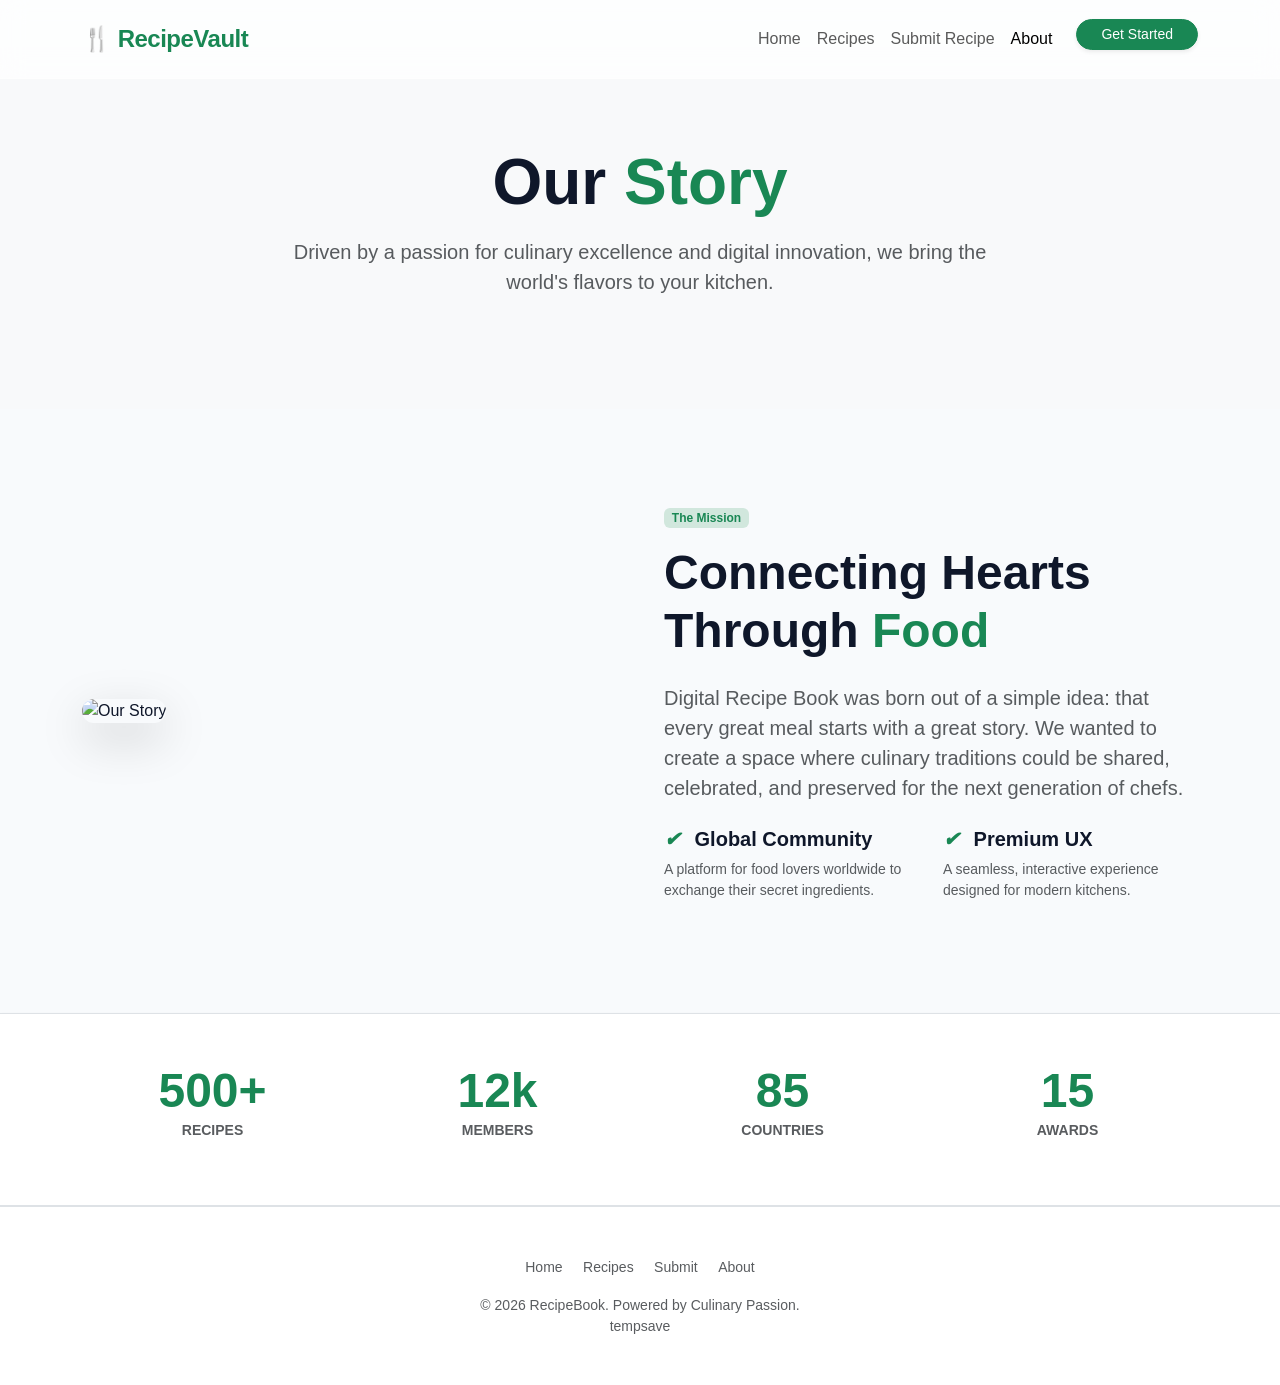
==== about.html @ 076409aa "Add about page with mission statement and community highlights" ====
<!DOCTYPE html>
<html lang="en">
<head>
    <meta charset="UTF-8">
    <title>About Us | Digital Recipe Book</title>
    <meta name="viewport" content="width=device-width, initial-scale=1">
    <link href="https://cdn.jsdelivr.net/npm/bootstrap@5.3.2/dist/css/bootstrap.min.css" rel="stylesheet">
    <link rel="stylesheet" href="style.css">
    <link rel="stylesheet" href="https://cdnjs.cloudflare.com/ajax/libs/font-awesome/6.4.2/css/all.min.css">
</head>
<body>
    <nav class="navbar navbar-expand-lg navbar-light fixed-top py-3">
        <div class="container">
            <a class="navbar-brand fw-bold text-success" href="index.html">🍴 RecipeVault</a>

            <button class="navbar-toggler border-0" type="button" data-bs-toggle="collapse" data-bs-target="#navMenu">
                <span class="navbar-toggler-icon"></span>
            </button>

            <div class="collapse navbar-collapse" id="navMenu">
                <ul class="navbar-nav ms-auto mb-2 mb-lg-0">
                    <li class="nav-item"><a class="nav-link fw-medium" href="index.html">Home</a></li>
                    <li class="nav-item"><a class="nav-link fw-medium" href="recipes.html">Recipes</a></li>
                    <li class="nav-item"><a class="nav-link fw-medium" href="submit-recipe.html">Submit Recipe</a></li>
                    <li class="nav-item"><a class="nav-link fw-medium active" href="about.html">About</a></li>
                    <li class="nav-item ms-lg-3"><a
                            class="btn btn-success btn-sm px-4 rounded-pill shadow-sm mt-2 mt-lg-0"
                            href="login.html">Get Started</a></li>
                </ul>
            </div>
        </div>
    </nav>
     <header class="bg-light py-5 mt-5">
        <div class="container py-5 text-center reveal active">
            <h1 class="display-3 fw-bold mb-3">Our <span class="text-success">Story</span></h1>
            <p class="lead text-muted mx-auto" style="max-width: 700px;">Driven by a passion for culinary excellence and
                digital innovation, we bring the world's flavors to your kitchen.</p>
        </div>
    </header>
     <section class="py-5">
        <div class="container py-5">
            <div class="row g-5 align-items-center">
                <div class="col-lg-6 reveal active">
                    <img src="https://images.unsplash.com/photo-1556910103-1c02745aae4d?auto=format&fit=crop&w=1200&q=80"
                        class="img-fluid rounded-4 shadow-lg" alt="Our Story">
                </div>
                <div class="col-lg-6 reveal active">
                    <span class="badge bg-success-subtle text-success mb-3">The Mission</span>
                    <h2 class="display-5 fw-bold mb-4">Connecting Hearts Through <span class="text-success">Food</span>
                    </h2>
                    <p class="text-muted mb-4 fs-5">Digital Recipe Book was born out of a simple idea: that every great
                        meal starts with a great story. We wanted to create a space where culinary traditions could be
                        shared, celebrated, and preserved for the next generation of chefs.</p>
                    <div class="row g-4">
                        <div class="col-md-6">
                            <h5 class="fw-bold"><i class="text-success me-2">✔</i> Global Community</h5>
                            <p class="small text-muted">A platform for food lovers worldwide to exchange their secret
                                ingredients.</p>
                        </div>
                        <div class="col-md-6">
                            <h5 class="fw-bold"><i class="text-success me-2">✔</i> Premium UX</h5>
                            <p class="small text-muted">A seamless, interactive experience designed for modern kitchens.
                            </p>
                        </div>
                    </div>
                </div>
            </div>
        </div>
    </section>
 <section class="py-5 bg-white shadow-sm border-top border-bottom">
        <div class="container text-center">
            <div class="row g-4">
                <div class="col-6 col-md-3 reveal active">
                    <h2 class="display-5 fw-bold text-success mb-0">500+</h2>
                    <p class="text-muted small text-uppercase fw-bold">Recipes</p>
                </div>
                <div class="col-6 col-md-3 reveal active">
                    <h2 class="display-5 fw-bold text-success mb-0">12k</h2>
                    <p class="text-muted small text-uppercase fw-bold">Members</p>
                </div>
                <div class="col-6 col-md-3 reveal active">
                    <h2 class="display-5 fw-bold text-success mb-0">85</h2>
                    <p class="text-muted small text-uppercase fw-bold">Countries</p>
                </div>
                <div class="col-6 col-md-3 reveal active">
                    <h2 class="display-5 fw-bold text-success mb-0">15</h2>
                    <p class="text-muted small text-uppercase fw-bold">Awards</p>
                </div>
            </div>
        </div>
    </section>
  <footer class="bg-white border-top py-5">
        <div class="container text-center">
            <div class="mb-3">
                <a href="index.html" class="text-decoration-none text-muted mx-2 small">Home</a>
                <a href="recipes.html" class="text-decoration-none text-muted mx-2 small">Recipes</a>
                <a href="submit-recipe.html" class="text-decoration-none text-muted mx-2 small">Submit</a>
                <a href="about.html" class="text-decoration-none text-muted mx-2 small">About</a>
            </div>
            <p class="text-muted small mb-0">© 2026 RecipeBook. Powered by Culinary Passion.</p>
            <p class="text-muted small mb-0">tempsave</p>
        </div>
    </footer>
    <script src="https://cdn.jsdelivr.net/npm/bootstrap@5.3.2/dist/js/bootstrap.bundle.min.js"></script>
    <script src="script.js"></script>
</body>
---- style.css ----
:root {
    --primary: #22c55e;
    --primary-hover: #16a34a;
    --secondary: #64748b;
    --accent: #f59e0b;
    --background: #f8fafc;
    --surface: #ffffff;
    --glass: rgba(255, 255, 255, 0.7);
    --glass-border: rgba(255, 255, 255, 0.2);
    --text-main: #0f172a;
    --text-muted: #64748b;
    --shadow-sm: 0 1px 2px 0 rgb(0 0 0 / 0.05);
    --shadow-md: 0 4px 6px -1px rgb(0 0 0 / 0.1), 0 2px 4px -2px rgb(0 0 0 / 0.1);
    --shadow-lg: 0 10px 15px -3px rgb(0 0 0 / 0.1), 0 4px 6px -4px rgb(0 0 0 / 0.1);
    --radius: 1rem;
    --transition: all 0.3s cubic-bezier(0.4, 0, 0.2, 1);
}

@import url('https://fonts.googleapis.com/css2?family=Outfit:wght@300;400;600;700&display=swap');

body {
    font-family: 'Outfit', sans-serif;
    background-color: var(--background);
    color: var(--text-main);
    overflow-x: hidden;
}
.navbar {
    background: var(--glass) !important;
    backdrop-filter: blur(12px);
    -webkit-backdrop-filter: blur(12px);
    border-bottom: 1px solid var(--glass-border);
    transition: var(--transition);
}

.navbar-brand {
    font-size: 1.5rem;
    letter-spacing: -0.5px;
}
.hero-section {
    position: relative;
    height: 80vh;
    min-height: 600px;
    background: url('https://images.unsplash.com/photo-1543353071-873f17a7a088?auto=format&fit=crop&w=1600&q=80') center/cover no-repeat;
    display: flex;
    align-items: center;
    justify-content: center;
    margin-top: 56px;
    overflow: hidden;
}
.hero-section::before {
    content: '';
    position: absolute;
    inset: 0;
    background: linear-gradient(to bottom, rgba(0, 0, 0, 0.3) 0%, rgba(0, 0, 0, 0.7) 100%);
    z-index: 1;
}

.hero-content {
    position: relative;
    z-index: 2;
    max-width: 800px;
}

.hero-section h1 {
    font-size: 4rem;
    font-weight: 700;
    margin-bottom: 1.5rem;
    text-shadow: 0 2px 10px rgba(0, 0, 0, 0.2);
}
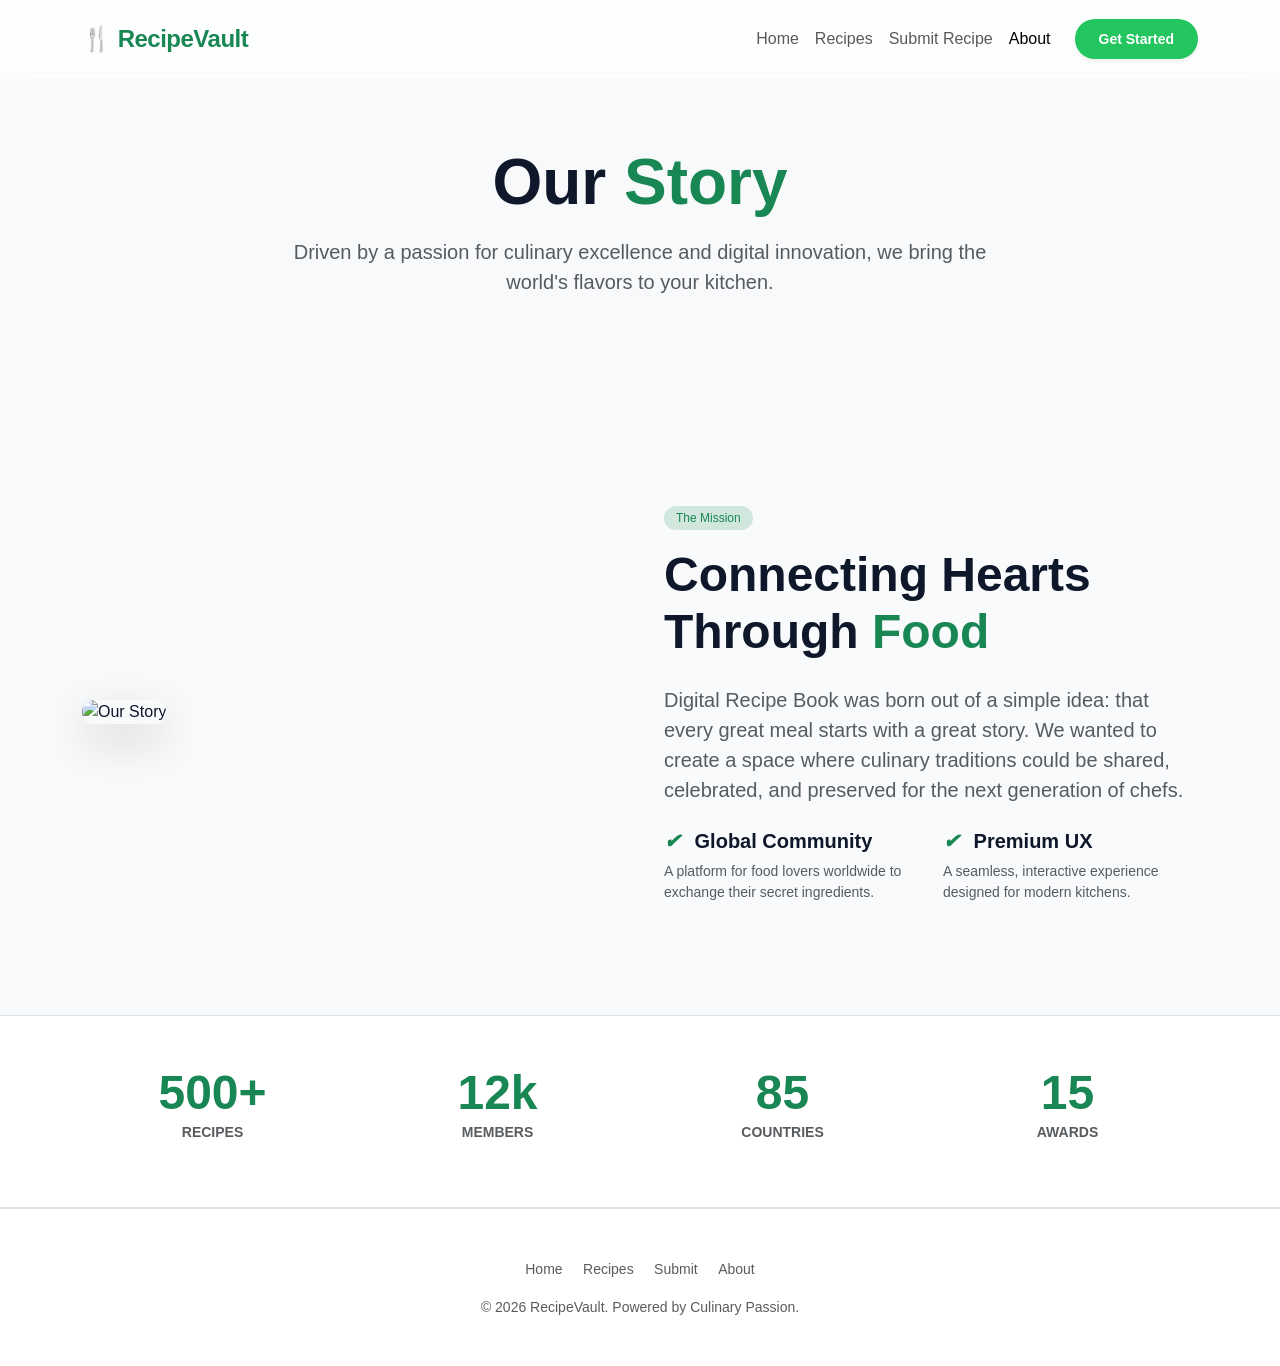
==== commit 48a665a0: "Fix footer branding and enhance layout in multiple HTML files; add ingredient and instruction styles" ====
--- a/about.html
+++ b/about.html
@@ -23,9 +23,7 @@
                     <li class="nav-item"><a class="nav-link fw-medium" href="recipes.html">Recipes</a></li>
                     <li class="nav-item"><a class="nav-link fw-medium" href="submit-recipe.html">Submit Recipe</a></li>
                     <li class="nav-item"><a class="nav-link fw-medium active" href="about.html">About</a></li>
-                    <li class="nav-item ms-lg-3"><a
-                            class="btn btn-success btn-sm px-4 rounded-pill shadow-sm mt-2 mt-lg-0"
-                            href="login.html">Get Started</a></li>
+                    <li class="nav-item ms-lg-3"><a class="btn btn-success btn-sm px-4 rounded-pill shadow-sm mt-2 mt-lg-0"href="login.html">Get Started</a></li>
                 </ul>
             </div>
         </div>
@@ -97,8 +95,8 @@
                 <a href="submit-recipe.html" class="text-decoration-none text-muted mx-2 small">Submit</a>
                 <a href="about.html" class="text-decoration-none text-muted mx-2 small">About</a>
             </div>
-            <p class="text-muted small mb-0">© 2026 RecipeBook. Powered by Culinary Passion.</p>
-            <p class="text-muted small mb-0">tempsave</p>
+            <p class="text-muted small mb-0">© 2026 RecipeVault. Powered by Culinary Passion.</p>
+            
         </div>
     </footer>
     <script src="https://cdn.jsdelivr.net/npm/bootstrap@5.3.2/dist/js/bootstrap.bundle.min.js"></script>
--- a/style.css
+++ b/style.css
@@ -67,3 +67,87 @@
     margin-bottom: 1.5rem;
     text-shadow: 0 2px 10px rgba(0, 0, 0, 0.2);
 }
+.recipe-card {
+    border: none;
+    border-radius: var(--radius);
+    overflow: hidden;
+    transition: var(--transition);
+    background: var(--surface);
+}
+
+.recipe-card:hover {
+    transform: translateY(-8px);
+    box-shadow: var(--shadow-lg);
+}
+
+.recipe-card img {
+    height: 240px;
+    object-fit: cover;
+    transition: var(--transition);
+}
+
+.recipe-card:hover img {
+    transform: scale(1.05);
+}
+
+.recipe-card .card-body {
+    padding: 1.5rem;
+}
+
+.badge {
+    padding: 0.5em 1em;
+    border-radius: 2rem;
+    font-weight: 500;
+}
+
+.btn-success {
+    background-color: var(--primary);
+    border: none;
+    padding: 0.6rem 1.5rem;
+    border-radius: 0.75rem;
+    font-weight: 600;
+    transition: var(--transition);
+}
+
+.btn-success:hover {
+    background-color: var(--primary-hover);
+    transform: translateY(-2px);
+    box-shadow: 0 4px 12px rgba(34, 197, 94, 0.3);
+}
+.newsletter-section {
+    background: var(--text-main);
+    padding: 5rem 0;
+    border-radius: 2rem;
+    margin: 4rem 1rem;
+}
+.ingredients-list li {
+    padding: 0.5rem 0;
+    font-size: 0.95rem;
+    color: var(--text-muted);
+    border-bottom: 1px solid rgba(0, 0, 0, 0.05);
+}
+
+.ingredients-list .form-check-input:checked+span {
+    text-decoration: line-through;
+    opacity: 0.6;
+}
+
+.instruction-step {
+    display: flex;
+    align-items: flex-start;
+    padding: 1rem;
+    background: var(--surface);
+    border-radius: 0.75rem;
+    border: 1px solid rgba(0, 0, 0, 0.03);
+    transition: var(--transition);
+}
+
+.instruction-step:hover {
+    border-color: var(--primary);
+    transform: translateX(5px);
+}
+
+.step-number {
+    font-size: 1.1rem;
+    min-width: 35px;
+}
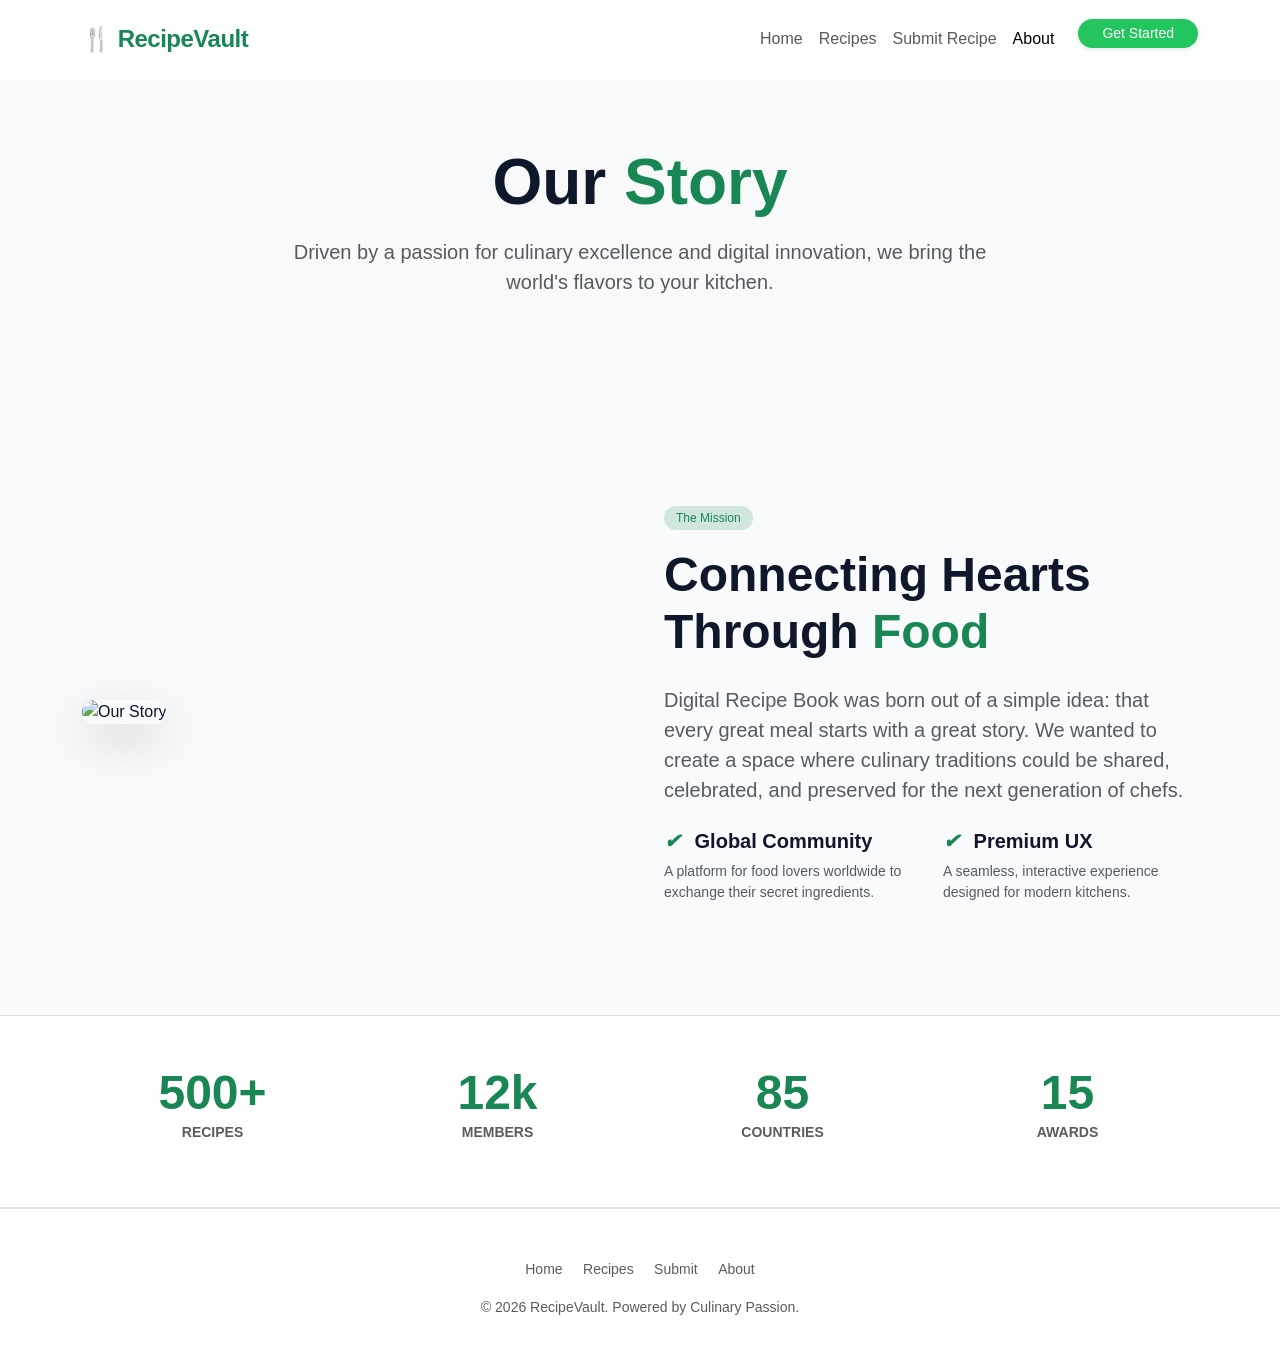
==== commit 54ac2183: "css and script updating" ====
--- a/about.html
+++ b/about.html
@@ -5,7 +5,7 @@
     <title>About Us | Digital Recipe Book</title>
     <meta name="viewport" content="width=device-width, initial-scale=1">
     <link href="https://cdn.jsdelivr.net/npm/bootstrap@5.3.2/dist/css/bootstrap.min.css" rel="stylesheet">
-    <link rel="stylesheet" href="style.css">
+    <link rel="stylesheet" href="/css/style.css">
     <link rel="stylesheet" href="https://cdnjs.cloudflare.com/ajax/libs/font-awesome/6.4.2/css/all.min.css">
 </head>
 <body>
@@ -100,5 +100,5 @@
         </div>
     </footer>
     <script src="https://cdn.jsdelivr.net/npm/bootstrap@5.3.2/dist/js/bootstrap.bundle.min.js"></script>
-    <script src="script.js"></script>
+    <script src="/js/script.js"></script>
 </body>
--- a/css/style.css
+++ b/css/style.css
@@ -0,0 +1,166 @@
+:root {
+    --primary: #22c55e;
+    --primary-hover: #16a34a;
+    --secondary: #64748b;
+    --accent: #f59e0b;
+    --background: #f8fafc;
+    --surface: #ffffff;
+    --glass: rgba(255, 255, 255, 0.7);
+    --glass-border: rgba(255, 255, 255, 0.2);
+    --text-main: #0f172a;
+    --text-muted: #64748b;
+    --shadow-sm: 0 1px 2px 0 rgb(0 0 0 / 0.05);
+    --shadow-md: 0 4px 6px -1px rgb(0 0 0 / 0.1), 0 2px 4px -2px rgb(0 0 0 / 0.1);
+    --shadow-lg: 0 10px 15px -3px rgb(0 0 0 / 0.1), 0 4px 6px -4px rgb(0 0 0 / 0.1);
+    --radius: 1rem;
+    --transition: all 0.3s cubic-bezier(0.4, 0, 0.2, 1);
+}
+
+@import url('https://fonts.googleapis.com/css2?family=Outfit:wght@300;400;600;700&display=swap');
+
+body {
+    font-family: 'Outfit', sans-serif;
+    background-color: var(--background);
+    color: var(--text-main);
+    overflow-x: hidden;
+}
+.navbar {
+    background: var(--glass) !important;
+    backdrop-filter: blur(12px);
+    -webkit-backdrop-filter: blur(12px);
+    border-bottom: 1px solid var(--glass-border);
+    transition: var(--transition);
+}
+
+.navbar-brand {
+    font-size: 1.5rem;
+    letter-spacing: -0.5px;
+}
+
+.hero-section {
+    position: relative;
+    height: 80vh;
+    min-height: 600px;
+    background: url('https://images.unsplash.com/photo-1543353071-873f17a7a088?auto=format&fit=crop&w=1600&q=80') center/cover no-repeat;
+    display: flex;
+    align-items: center;
+    justify-content: center;
+    margin-top: 56px;
+    overflow: hidden;
+}
+.hero-section::before {
+    content: '';
+    position: absolute;
+    inset: 0;
+    background: linear-gradient(to bottom, rgba(0, 0, 0, 0.3) 0%, rgba(0, 0, 0, 0.7) 100%);
+    z-index: 1;
+}
+
+.hero-content {
+    position: relative;
+    z-index: 2;
+    max-width: 800px;
+}
+
+.hero-section h1 {
+    font-size: 4rem;
+    font-weight: 700;
+    margin-bottom: 1.5rem;
+    text-shadow: 0 2px 10px rgba(0, 0, 0, 0.2);
+}
+.recipe-card {
+    border: none;
+    border-radius: var(--radius);
+    overflow: hidden;
+    transition: var(--transition);
+    background: var(--surface);
+}
+
+.recipe-card:hover {
+    transform: translateY(-8px);
+    box-shadow: var(--shadow-lg);
+}
+
+.recipe-card img {
+    height: 240px;
+    object-fit: cover;
+    transition: var(--transition);
+}
+
+.recipe-card:hover img {
+    transform: scale(1.05);
+}
+
+.recipe-card .card-body {
+    padding: 1.5rem;
+}
+
+.badge {
+    padding: 0.5em 1em;
+    border-radius: 2rem;
+    font-weight: 500;
+}
+
+.btn.btn-success {
+    background-color: var(--primary);
+    border: none;
+}
+
+.btn.btn-success:hover {
+    background-color: var(--primary-hover);
+}
+.newsletter-section {
+    background: var(--text-main);
+    padding: 5rem 0;
+    border-radius: 2rem;
+    margin: 4rem 1rem;
+}
+.ingredients-list li {
+    padding: 0.5rem 0;
+    font-size: 0.95rem;
+    color: var(--text-muted);
+    border-bottom: 1px solid rgba(0, 0, 0, 0.05);
+}
+
+.ingredients-list .form-check-input:checked+span {
+    text-decoration: line-through;
+    opacity: 0.6;
+}
+
+.instruction-step {
+    display: flex;
+    align-items: flex-start;
+    padding: 1rem;
+    background: var(--surface);
+    border-radius: 0.75rem;
+    border: 1px solid rgba(0, 0, 0, 0.03);
+    transition: var(--transition);
+}
+
+.instruction-step:hover {
+    border-color: var(--primary);
+    transform: translateX(5px);
+}
+
+.step-number {
+    font-size: 1.1rem;
+    min-width: 35px;
+}
+
+
+
+@media (max-width: 768px) {
+    .hero-section h1 {
+        font-size: 2.5rem;
+    }
+}
+.reveal{
+    opacity:0;
+    transform:translateY(40px);
+    transition:1s;
+}
+
+.reveal.active{
+    opacity:1;
+    transform:translateY(0);
+}
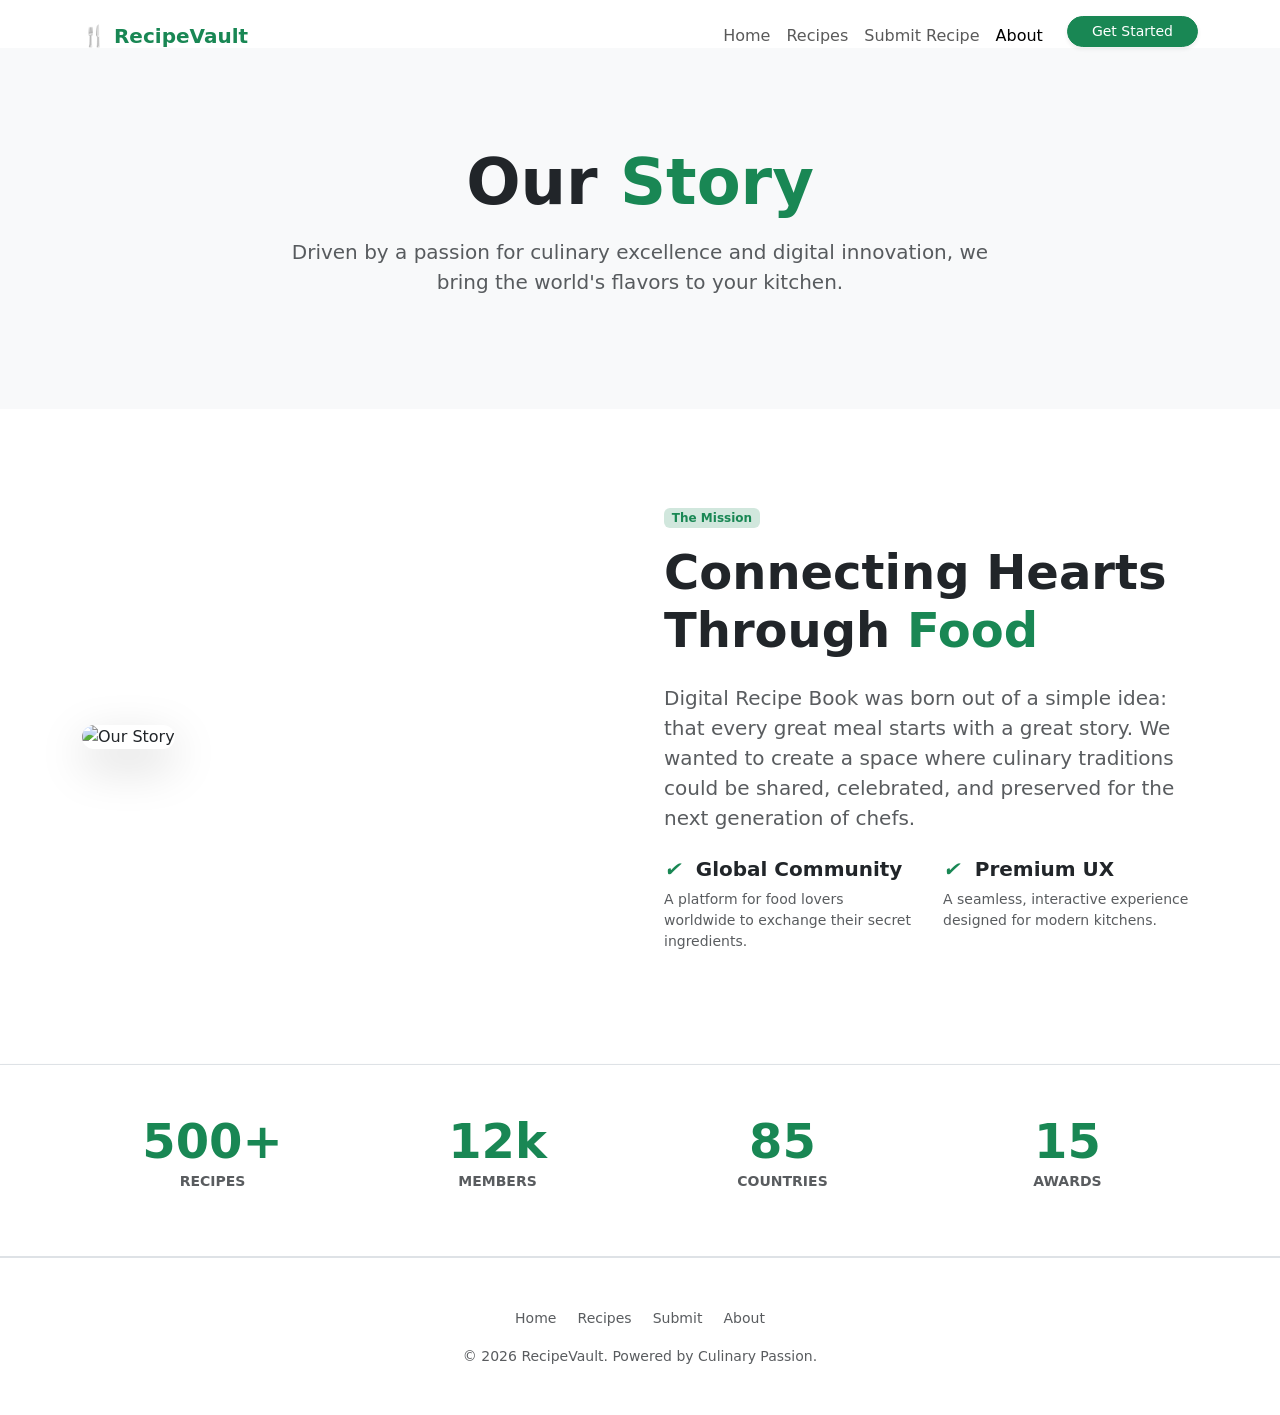
==== commit 89625eb0: "Update about.html" ====
--- a/about.html
+++ b/about.html
@@ -5,7 +5,7 @@
     <title>About Us | Digital Recipe Book</title>
     <meta name="viewport" content="width=device-width, initial-scale=1">
     <link href="https://cdn.jsdelivr.net/npm/bootstrap@5.3.2/dist/css/bootstrap.min.css" rel="stylesheet">
-    <link rel="stylesheet" href="/css/style.css">
+    <link rel="stylesheet" href="https://github.com/ViboothiBalasooriya/Recipe_Vault/blob/main/css/style.css">
     <link rel="stylesheet" href="https://cdnjs.cloudflare.com/ajax/libs/font-awesome/6.4.2/css/all.min.css">
 </head>
 <body>
@@ -101,4 +101,4 @@
     </footer>
     <script src="https://cdn.jsdelivr.net/npm/bootstrap@5.3.2/dist/js/bootstrap.bundle.min.js"></script>
     <script src="/js/script.js"></script>
-</body>+</body>
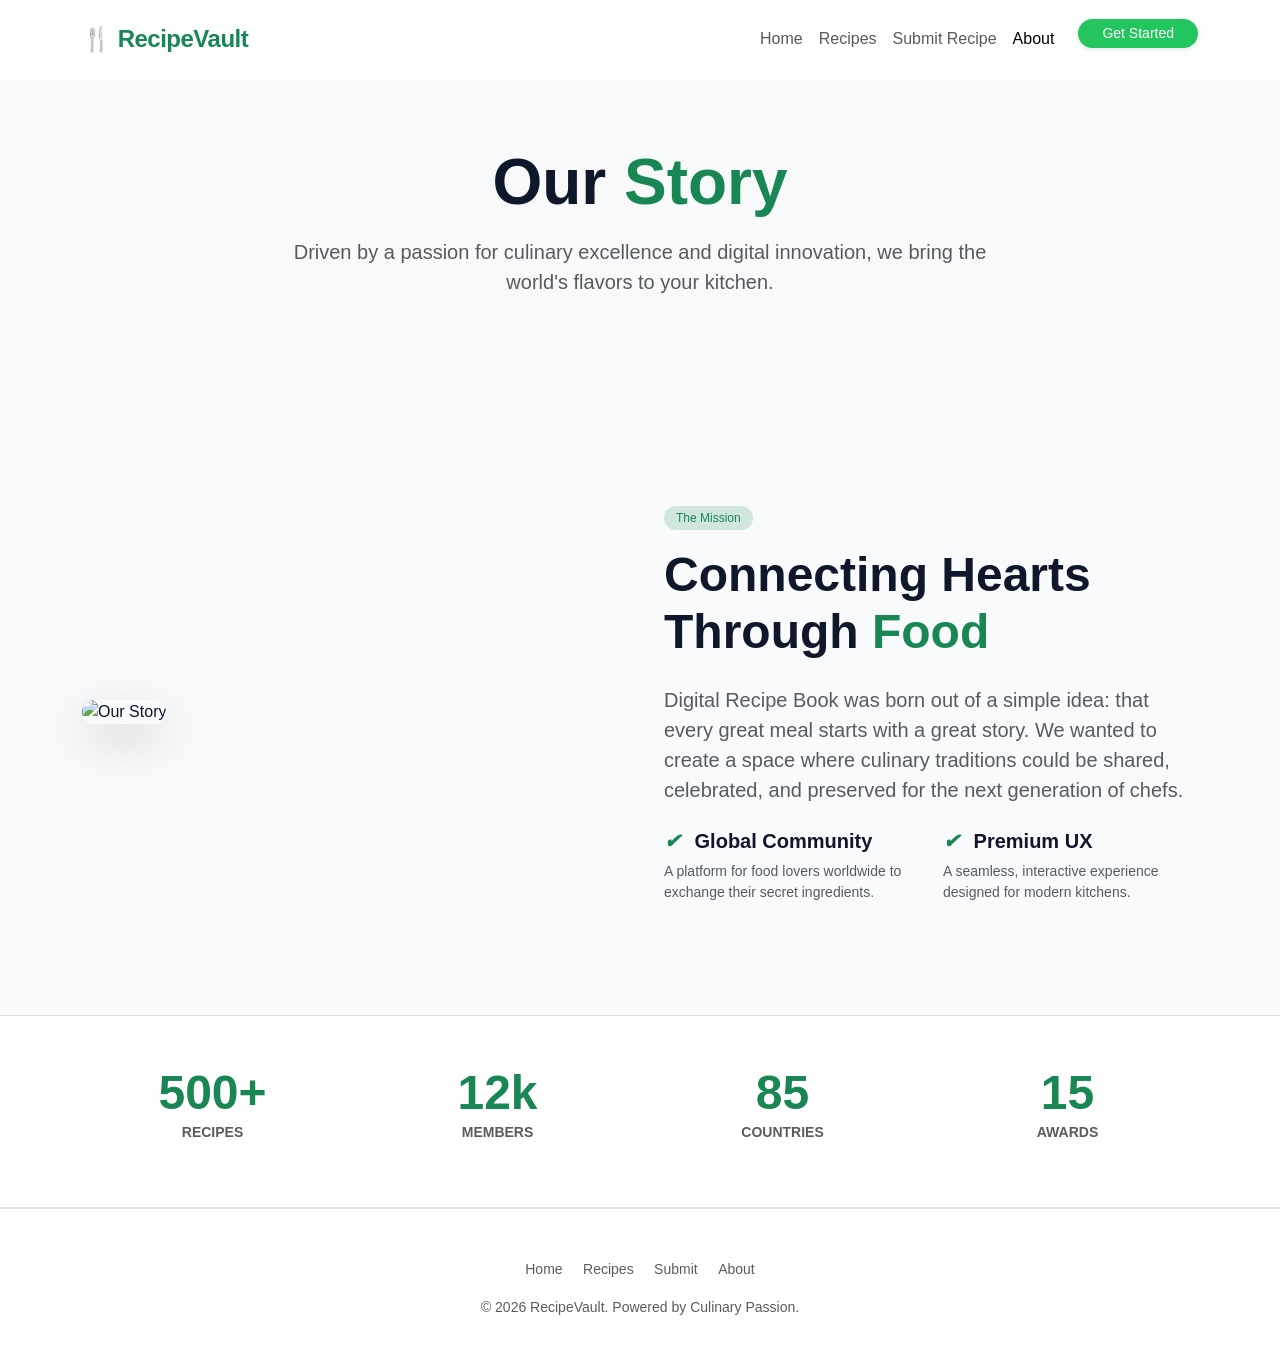
==== commit 2d0db72d: "fixing css file linking error" ====
--- a/about.html
+++ b/about.html
@@ -5,7 +5,7 @@
     <title>About Us | Digital Recipe Book</title>
     <meta name="viewport" content="width=device-width, initial-scale=1">
     <link href="https://cdn.jsdelivr.net/npm/bootstrap@5.3.2/dist/css/bootstrap.min.css" rel="stylesheet">
-    <link rel="stylesheet" href="https://github.com/ViboothiBalasooriya/Recipe_Vault/blob/main/css/style.css">
+    <link rel="stylesheet" href="/css/style.css">
     <link rel="stylesheet" href="https://cdnjs.cloudflare.com/ajax/libs/font-awesome/6.4.2/css/all.min.css">
 </head>
 <body>
--- a/css/style.css
+++ b/css/style.css
@@ -0,0 +1,166 @@
+:root {
+    --primary: #22c55e;
+    --primary-hover: #16a34a;
+    --secondary: #64748b;
+    --accent: #f59e0b;
+    --background: #f8fafc;
+    --surface: #ffffff;
+    --glass: rgba(255, 255, 255, 0.7);
+    --glass-border: rgba(255, 255, 255, 0.2);
+    --text-main: #0f172a;
+    --text-muted: #64748b;
+    --shadow-sm: 0 1px 2px 0 rgb(0 0 0 / 0.05);
+    --shadow-md: 0 4px 6px -1px rgb(0 0 0 / 0.1), 0 2px 4px -2px rgb(0 0 0 / 0.1);
+    --shadow-lg: 0 10px 15px -3px rgb(0 0 0 / 0.1), 0 4px 6px -4px rgb(0 0 0 / 0.1);
+    --radius: 1rem;
+    --transition: all 0.3s cubic-bezier(0.4, 0, 0.2, 1);
+}
+
+@import url('https://fonts.googleapis.com/css2?family=Outfit:wght@300;400;600;700&display=swap');
+
+body {
+    font-family: 'Outfit', sans-serif;
+    background-color: var(--background);
+    color: var(--text-main);
+    overflow-x: hidden;
+}
+.navbar {
+    background: var(--glass) !important;
+    backdrop-filter: blur(12px);
+    -webkit-backdrop-filter: blur(12px);
+    border-bottom: 1px solid var(--glass-border);
+    transition: var(--transition);
+}
+
+.navbar-brand {
+    font-size: 1.5rem;
+    letter-spacing: -0.5px;
+}
+
+.hero-section {
+    position: relative;
+    height: 80vh;
+    min-height: 600px;
+    background: url('https://images.unsplash.com/photo-1543353071-873f17a7a088?auto=format&fit=crop&w=1600&q=80') center/cover no-repeat;
+    display: flex;
+    align-items: center;
+    justify-content: center;
+    margin-top: 56px;
+    overflow: hidden;
+}
+.hero-section::before {
+    content: '';
+    position: absolute;
+    inset: 0;
+    background: linear-gradient(to bottom, rgba(0, 0, 0, 0.3) 0%, rgba(0, 0, 0, 0.7) 100%);
+    z-index: 1;
+}
+
+.hero-content {
+    position: relative;
+    z-index: 2;
+    max-width: 800px;
+}
+
+.hero-section h1 {
+    font-size: 4rem;
+    font-weight: 700;
+    margin-bottom: 1.5rem;
+    text-shadow: 0 2px 10px rgba(0, 0, 0, 0.2);
+}
+.recipe-card {
+    border: none;
+    border-radius: var(--radius);
+    overflow: hidden;
+    transition: var(--transition);
+    background: var(--surface);
+}
+
+.recipe-card:hover {
+    transform: translateY(-8px);
+    box-shadow: var(--shadow-lg);
+}
+
+.recipe-card img {
+    height: 240px;
+    object-fit: cover;
+    transition: var(--transition);
+}
+
+.recipe-card:hover img {
+    transform: scale(1.05);
+}
+
+.recipe-card .card-body {
+    padding: 1.5rem;
+}
+
+.badge {
+    padding: 0.5em 1em;
+    border-radius: 2rem;
+    font-weight: 500;
+}
+
+.btn.btn-success {
+    background-color: var(--primary);
+    border: none;
+}
+
+.btn.btn-success:hover {
+    background-color: var(--primary-hover);
+}
+.newsletter-section {
+    background: var(--text-main);
+    padding: 5rem 0;
+    border-radius: 2rem;
+    margin: 4rem 1rem;
+}
+.ingredients-list li {
+    padding: 0.5rem 0;
+    font-size: 0.95rem;
+    color: var(--text-muted);
+    border-bottom: 1px solid rgba(0, 0, 0, 0.05);
+}
+
+.ingredients-list .form-check-input:checked+span {
+    text-decoration: line-through;
+    opacity: 0.6;
+}
+
+.instruction-step {
+    display: flex;
+    align-items: flex-start;
+    padding: 1rem;
+    background: var(--surface);
+    border-radius: 0.75rem;
+    border: 1px solid rgba(0, 0, 0, 0.03);
+    transition: var(--transition);
+}
+
+.instruction-step:hover {
+    border-color: var(--primary);
+    transform: translateX(5px);
+}
+
+.step-number {
+    font-size: 1.1rem;
+    min-width: 35px;
+}
+
+
+
+@media (max-width: 768px) {
+    .hero-section h1 {
+        font-size: 2.5rem;
+    }
+}
+.reveal{
+    opacity:0;
+    transform:translateY(40px);
+    transition:1s;
+}
+
+.reveal.active{
+    opacity:1;
+    transform:translateY(0);
+}
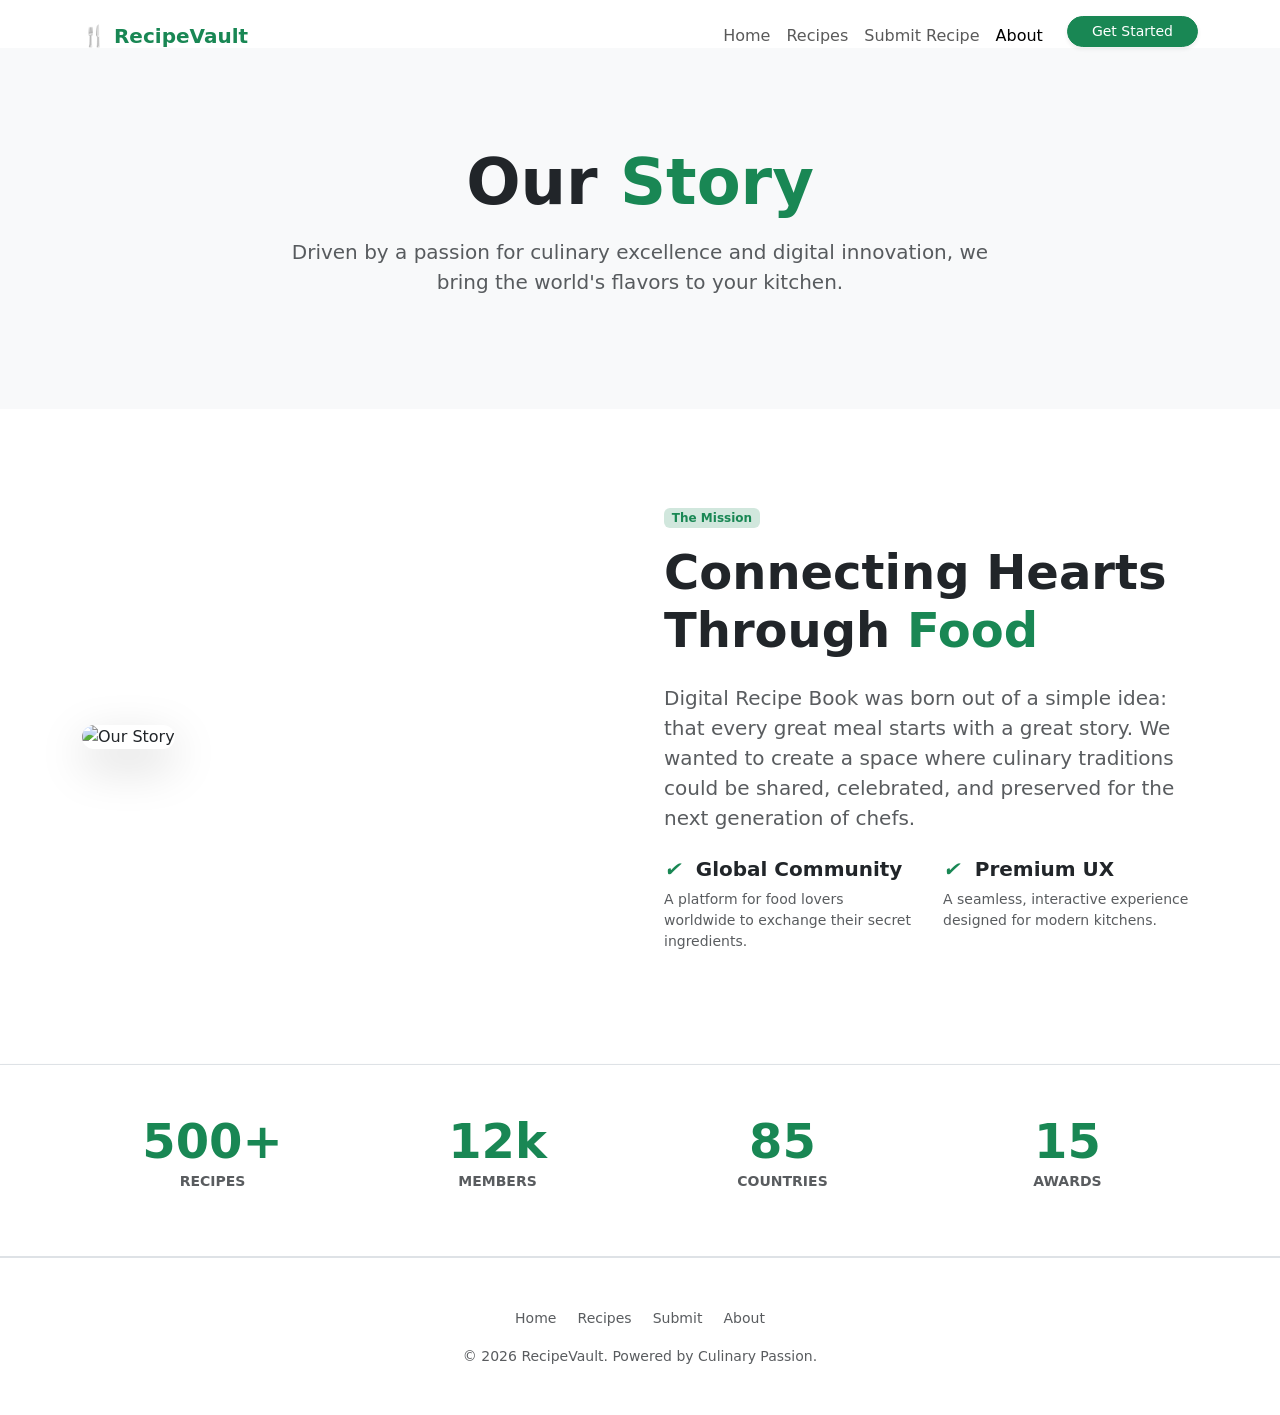
==== commit 42210d25: "Add CSS and JavaScript files; update file paths in HTML files" ====
--- a/about.html
+++ b/about.html
@@ -5,7 +5,7 @@
     <title>About Us | Digital Recipe Book</title>
     <meta name="viewport" content="width=device-width, initial-scale=1">
     <link href="https://cdn.jsdelivr.net/npm/bootstrap@5.3.2/dist/css/bootstrap.min.css" rel="stylesheet">
-    <link rel="stylesheet" href="/css/style.css">
+    <link rel="stylesheet" href="/Recipe_Vault/css/style.css">
     <link rel="stylesheet" href="https://cdnjs.cloudflare.com/ajax/libs/font-awesome/6.4.2/css/all.min.css">
 </head>
 <body>
@@ -100,5 +100,5 @@
         </div>
     </footer>
     <script src="https://cdn.jsdelivr.net/npm/bootstrap@5.3.2/dist/js/bootstrap.bundle.min.js"></script>
-    <script src="/js/script.js"></script>
+    <script src="/Recipe_Vault/js/script.js"></script>
 </body>
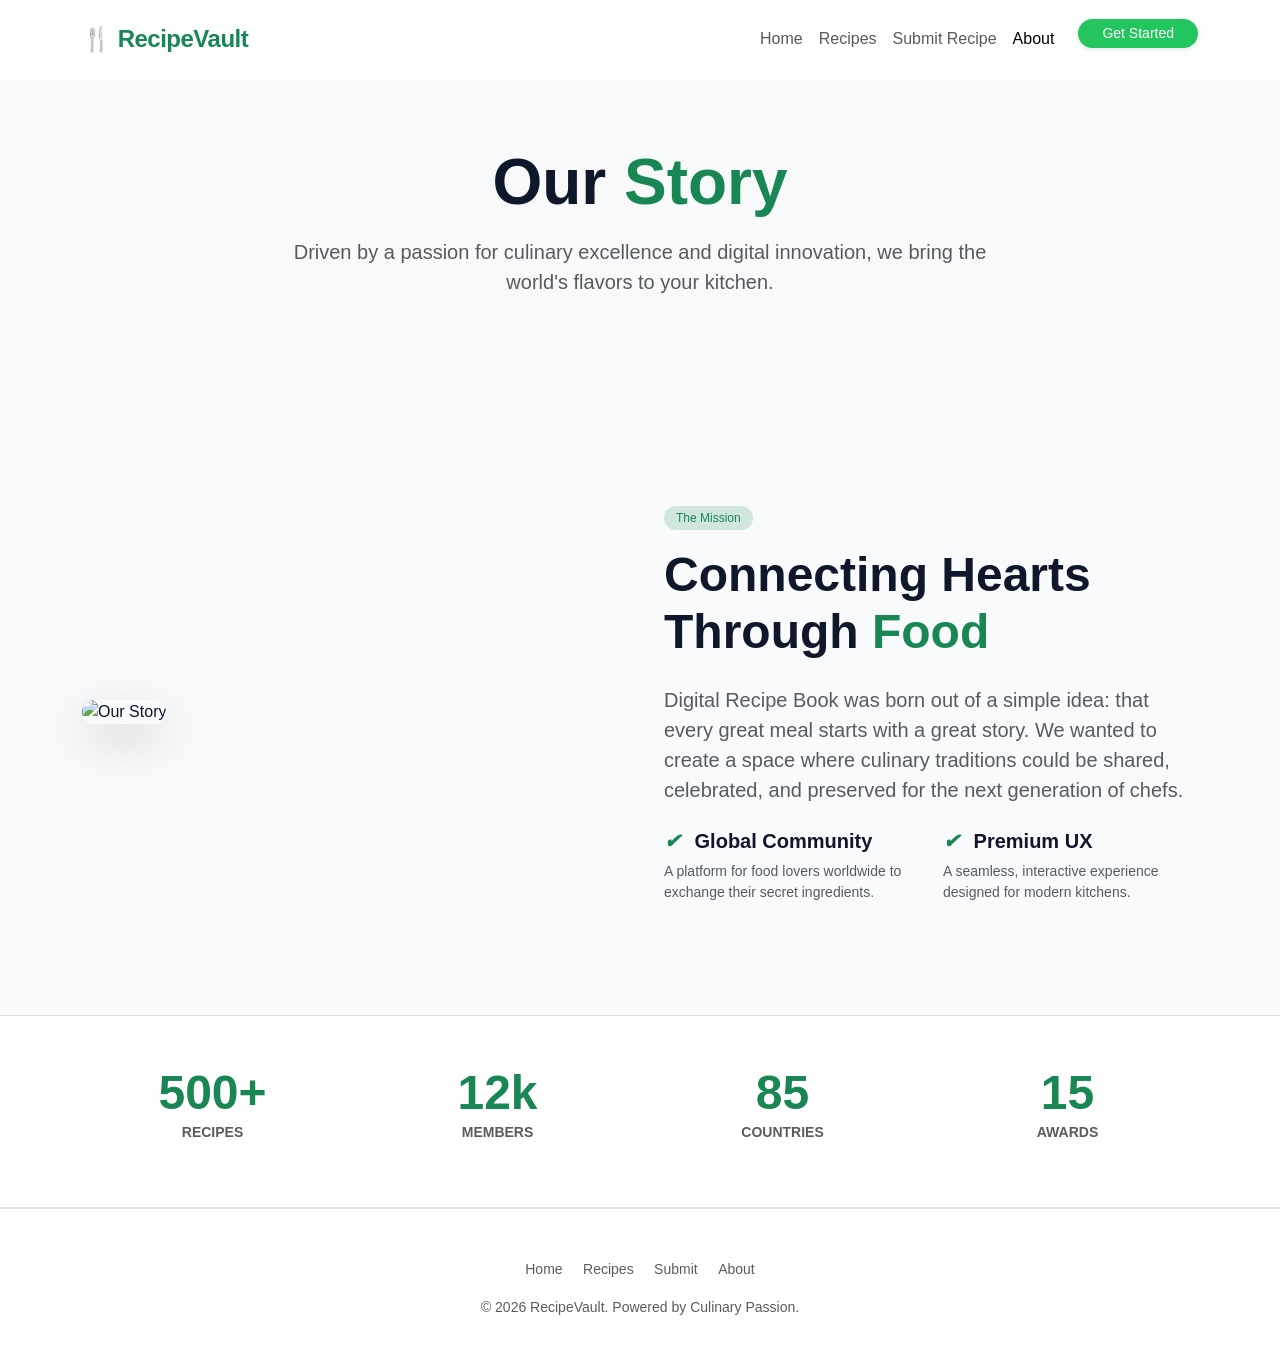
==== commit d50412ac: "Refactor file structure: update CSS and JS links, remove unused files, and add new styles and script" ====
--- a/about.html
+++ b/about.html
@@ -5,7 +5,7 @@
     <title>About Us | Digital Recipe Book</title>
     <meta name="viewport" content="width=device-width, initial-scale=1">
     <link href="https://cdn.jsdelivr.net/npm/bootstrap@5.3.2/dist/css/bootstrap.min.css" rel="stylesheet">
-    <link rel="stylesheet" href="/Recipe_Vault/css/style.css">
+    <link rel="stylesheet" href="style.css">
     <link rel="stylesheet" href="https://cdnjs.cloudflare.com/ajax/libs/font-awesome/6.4.2/css/all.min.css">
 </head>
 <body>
@@ -100,5 +100,5 @@
         </div>
     </footer>
     <script src="https://cdn.jsdelivr.net/npm/bootstrap@5.3.2/dist/js/bootstrap.bundle.min.js"></script>
-    <script src="/Recipe_Vault/js/script.js"></script>
+    <script src="script.js"></script>
 </body>
--- a/style.css
+++ b/style.css
@@ -0,0 +1,166 @@
+:root {
+    --primary: #22c55e;
+    --primary-hover: #16a34a;
+    --secondary: #64748b;
+    --accent: #f59e0b;
+    --background: #f8fafc;
+    --surface: #ffffff;
+    --glass: rgba(255, 255, 255, 0.7);
+    --glass-border: rgba(255, 255, 255, 0.2);
+    --text-main: #0f172a;
+    --text-muted: #64748b;
+    --shadow-sm: 0 1px 2px 0 rgb(0 0 0 / 0.05);
+    --shadow-md: 0 4px 6px -1px rgb(0 0 0 / 0.1), 0 2px 4px -2px rgb(0 0 0 / 0.1);
+    --shadow-lg: 0 10px 15px -3px rgb(0 0 0 / 0.1), 0 4px 6px -4px rgb(0 0 0 / 0.1);
+    --radius: 1rem;
+    --transition: all 0.3s cubic-bezier(0.4, 0, 0.2, 1);
+}
+
+@import url('https://fonts.googleapis.com/css2?family=Outfit:wght@300;400;600;700&display=swap');
+
+body {
+    font-family: 'Outfit', sans-serif;
+    background-color: var(--background);
+    color: var(--text-main);
+    overflow-x: hidden;
+}
+.navbar {
+    background: var(--glass) !important;
+    backdrop-filter: blur(12px);
+    -webkit-backdrop-filter: blur(12px);
+    border-bottom: 1px solid var(--glass-border);
+    transition: var(--transition);
+}
+
+.navbar-brand {
+    font-size: 1.5rem;
+    letter-spacing: -0.5px;
+}
+
+.hero-section {
+    position: relative;
+    height: 80vh;
+    min-height: 600px;
+    background: url('https://images.unsplash.com/photo-1543353071-873f17a7a088?auto=format&fit=crop&w=1600&q=80') center/cover no-repeat;
+    display: flex;
+    align-items: center;
+    justify-content: center;
+    margin-top: 56px;
+    overflow: hidden;
+}
+.hero-section::before {
+    content: '';
+    position: absolute;
+    inset: 0;
+    background: linear-gradient(to bottom, rgba(0, 0, 0, 0.3) 0%, rgba(0, 0, 0, 0.7) 100%);
+    z-index: 1;
+}
+
+.hero-content {
+    position: relative;
+    z-index: 2;
+    max-width: 800px;
+}
+
+.hero-section h1 {
+    font-size: 4rem;
+    font-weight: 700;
+    margin-bottom: 1.5rem;
+    text-shadow: 0 2px 10px rgba(0, 0, 0, 0.2);
+}
+.recipe-card {
+    border: none;
+    border-radius: var(--radius);
+    overflow: hidden;
+    transition: var(--transition);
+    background: var(--surface);
+}
+
+.recipe-card:hover {
+    transform: translateY(-8px);
+    box-shadow: var(--shadow-lg);
+}
+
+.recipe-card img {
+    height: 240px;
+    object-fit: cover;
+    transition: var(--transition);
+}
+
+.recipe-card:hover img {
+    transform: scale(1.05);
+}
+
+.recipe-card .card-body {
+    padding: 1.5rem;
+}
+
+.badge {
+    padding: 0.5em 1em;
+    border-radius: 2rem;
+    font-weight: 500;
+}
+
+.btn.btn-success {
+    background-color: var(--primary);
+    border: none;
+}
+
+.btn.btn-success:hover {
+    background-color: var(--primary-hover);
+}
+.newsletter-section {
+    background: var(--text-main);
+    padding: 5rem 0;
+    border-radius: 2rem;
+    margin: 4rem 1rem;
+}
+.ingredients-list li {
+    padding: 0.5rem 0;
+    font-size: 0.95rem;
+    color: var(--text-muted);
+    border-bottom: 1px solid rgba(0, 0, 0, 0.05);
+}
+
+.ingredients-list .form-check-input:checked+span {
+    text-decoration: line-through;
+    opacity: 0.6;
+}
+
+.instruction-step {
+    display: flex;
+    align-items: flex-start;
+    padding: 1rem;
+    background: var(--surface);
+    border-radius: 0.75rem;
+    border: 1px solid rgba(0, 0, 0, 0.03);
+    transition: var(--transition);
+}
+
+.instruction-step:hover {
+    border-color: var(--primary);
+    transform: translateX(5px);
+}
+
+.step-number {
+    font-size: 1.1rem;
+    min-width: 35px;
+}
+
+
+
+@media (max-width: 768px) {
+    .hero-section h1 {
+        font-size: 2.5rem;
+    }
+}
+.reveal{
+    opacity:0;
+    transform:translateY(40px);
+    transition:1s;
+}
+
+.reveal.active{
+    opacity:1;
+    transform:translateY(0);
+}
